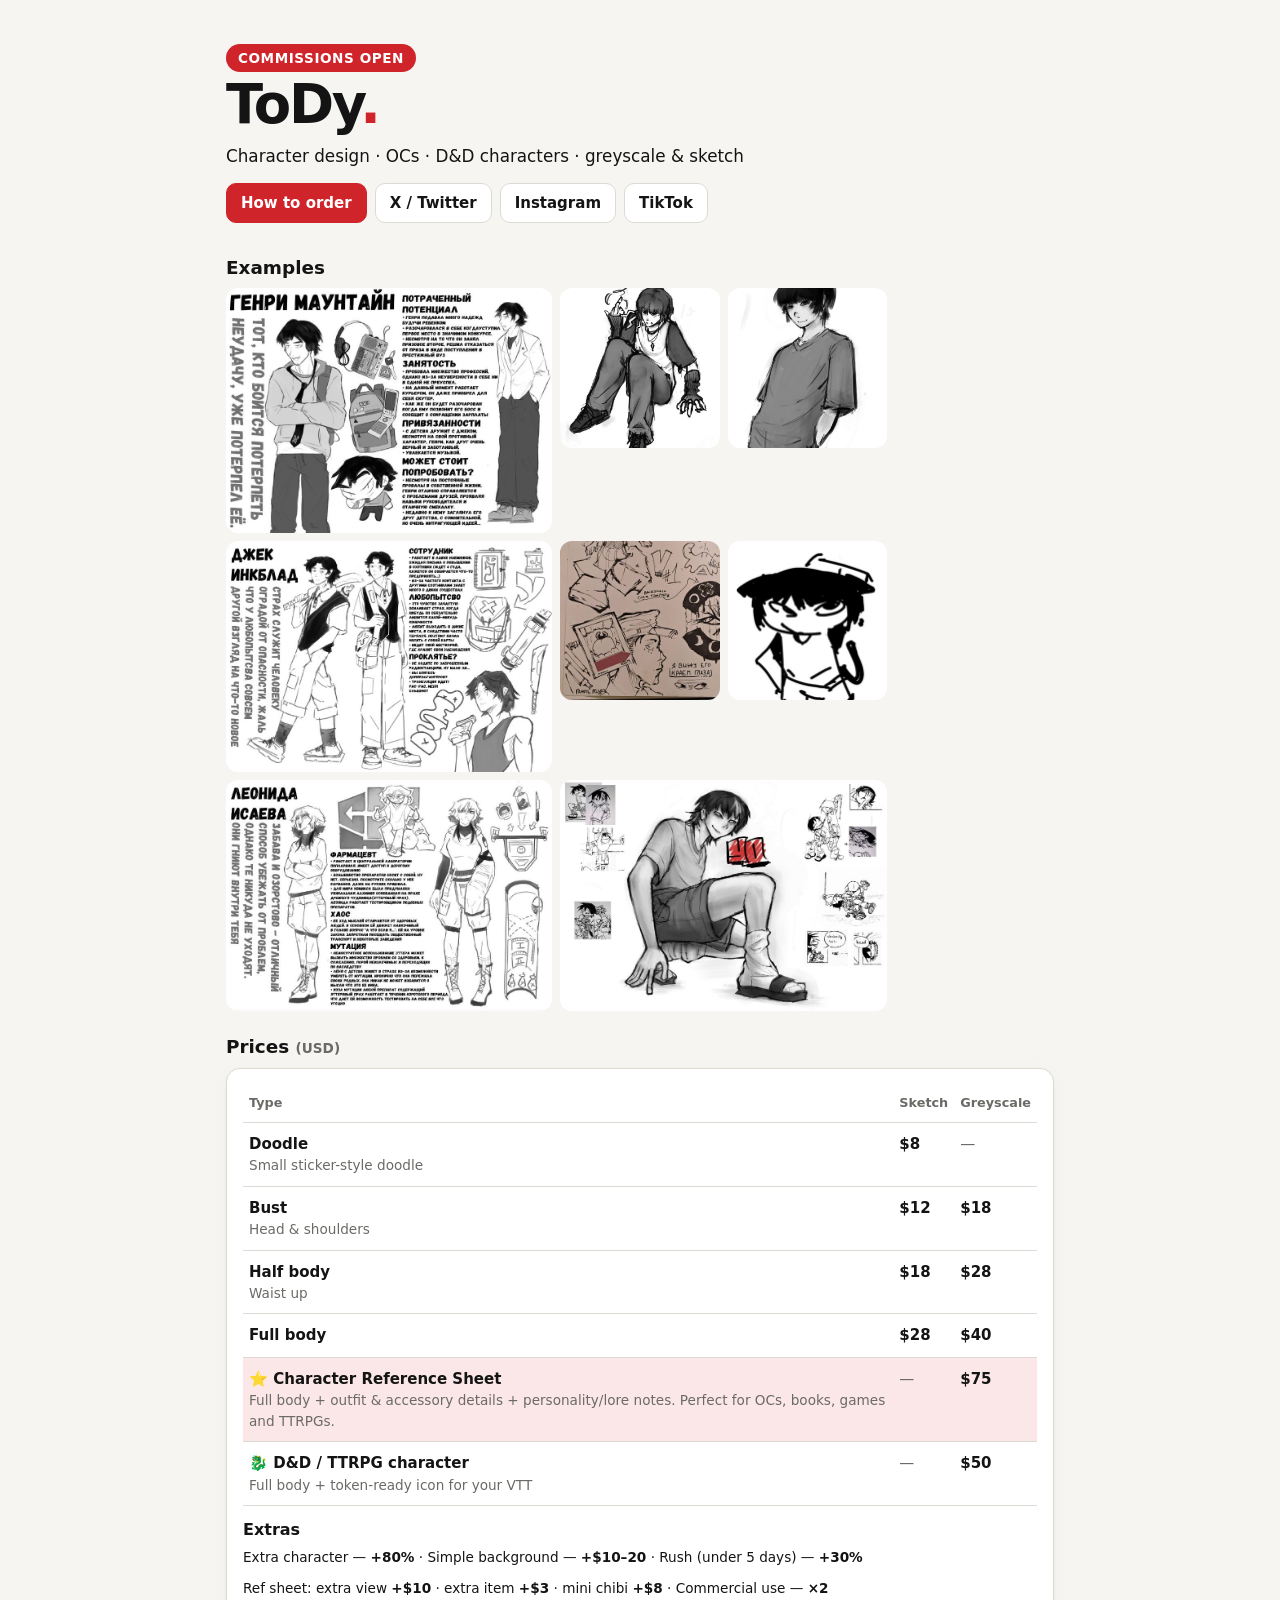
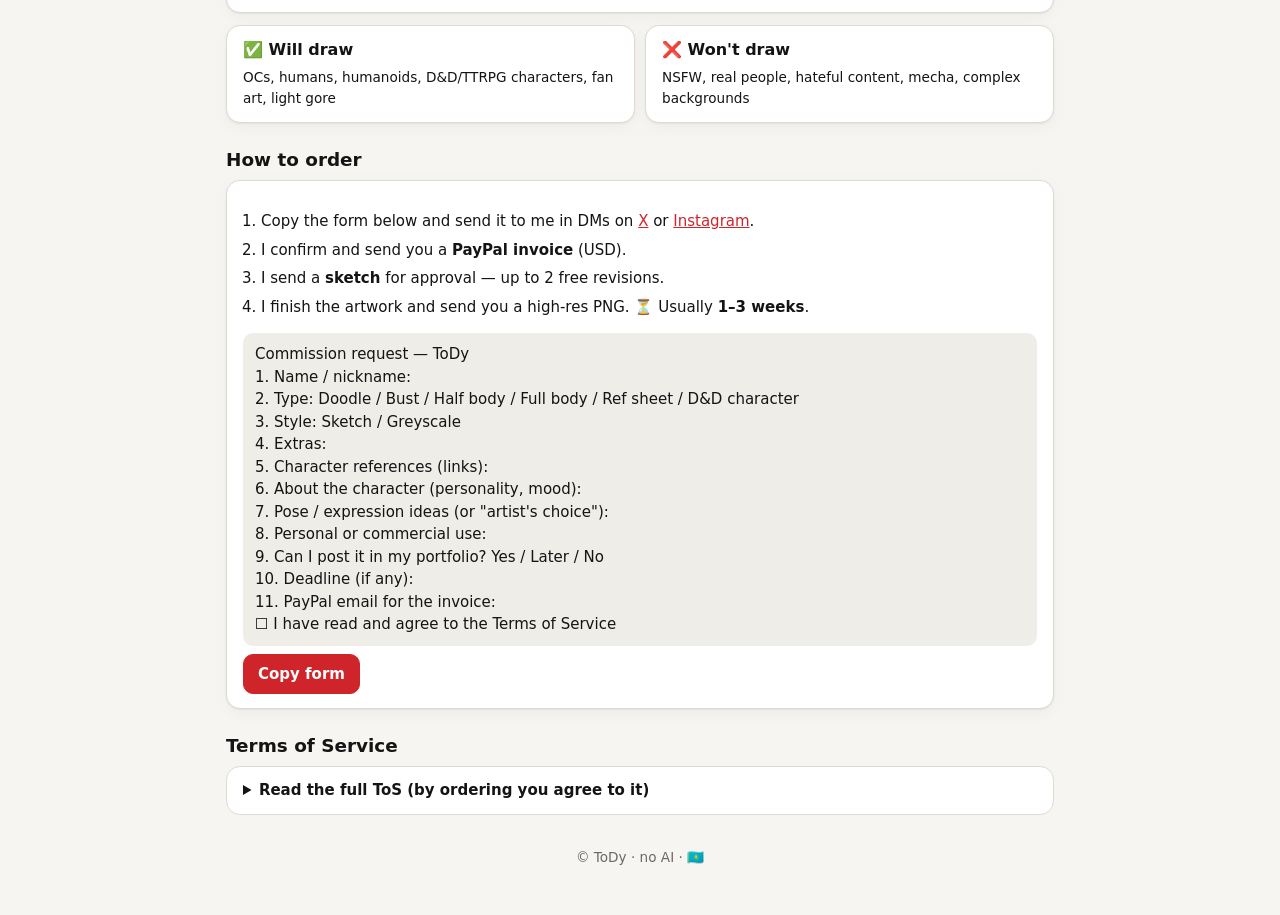
==== docs/commissions.html @ d98defa0 "Add workspace website with GitHub sync and client commission page docs/index.html: commissions track" ====
<!doctype html>
<html lang="en">
<head>
  <meta charset="utf-8">
  <meta name="viewport" content="width=device-width, initial-scale=1">
  <title>ToDy Commissions</title>
  <meta name="description" content="Character design commissions by ToDy — OCs, D&D characters, reference sheets, greyscale & sketch.">
  <meta property="og:title" content="ToDy — Commissions OPEN">
  <meta property="og:description" content="OCs · D&D characters · reference sheets · greyscale & sketch. Prices from $8.">
  <meta property="og:image" content="img/ref-henry.jpg">
  <link rel="stylesheet" href="style.css">
  <style>
    main { max-width: 860px; padding-bottom: 48px; }
    .hero { padding: 28px 0 8px; }
    .hero h1 { font-size: clamp(2.2rem, 7vw, 3.4rem); font-weight: 900; letter-spacing: -.04em; margin: 0; }
    .hero h1 span { color: var(--accent); }
    .hero p { font-size: 1.05rem; margin: 6px 0 14px; }
    .open { display: inline-block; background: var(--accent); color: #fff; font-weight: 800; padding: 4px 12px; border-radius: 999px; font-size: .85rem; letter-spacing: .04em; }
    .gallery { display: grid; grid-template-columns: repeat(auto-fill, minmax(150px, 1fr)); gap: 8px; }
    .gallery a { display: block; border-radius: 12px; overflow: hidden; background: var(--surface-2); aspect-ratio: 1; }
    .gallery img { width: 100%; height: 100%; object-fit: cover; display: block; transition: transform .2s; }
    .gallery a:hover img { transform: scale(1.03); }
    .gallery a.wide { grid-column: span 2; aspect-ratio: auto; }
    .price-table { width: 100%; border-collapse: collapse; }
    .price-table th, .price-table td { text-align: left; padding: 10px 6px; border-bottom: 1px solid var(--line); vertical-align: top; }
    .price-table th { font-size: .8rem; color: var(--muted); font-weight: 600; }
    .price-table td.p { font-weight: 800; white-space: nowrap; }
    .price-table tr.star td { background: var(--accent-soft); }
    .price-table .d { font-size: .85rem; color: var(--muted); }
    details.tos { background: var(--surface); border: 1px solid var(--line); border-radius: var(--radius); padding: 12px 16px; }
    details.tos summary { cursor: pointer; font-weight: 700; }
    details.tos h3 { margin-top: 1em; }
    .two { display: grid; grid-template-columns: 1fr 1fr; gap: 10px; }
    @media (max-width: 560px) { .two { grid-template-columns: 1fr; } }
    footer { text-align: center; color: var(--muted); font-size: .85rem; margin-top: 32px; }
  </style>
</head>
<body>
  <main>
    <section class="hero">
      <span class="open">COMMISSIONS OPEN</span>
      <h1>ToDy<span>.</span></h1>
      <p>Character design · OCs · D&amp;D characters · greyscale &amp; sketch</p>
      <div class="row">
        <a class="btn primary" href="#order">How to order</a>
        <a class="btn" href="https://x.com/_ToDyWhatever" target="_blank" rel="noopener">X / Twitter</a>
        <a class="btn" href="https://www.instagram.com/_todyhey/" target="_blank" rel="noopener">Instagram</a>
        <a class="btn" href="https://www.tiktok.com/@tody_whatever" target="_blank" rel="noopener">TikTok</a>
      </div>
    </section>

    <h2>Examples</h2>
    <div class="gallery">
      <a class="wide" href="img/ref-henry.jpg" target="_blank"><img src="img/ref-henry.jpg" alt="Character reference sheet — Henry" loading="lazy"></a>
      <a href="img/greyscale-2.jpg" target="_blank"><img src="img/greyscale-2.jpg" alt="Greyscale full body" loading="lazy"></a>
      <a href="img/greyscale-1.jpg" target="_blank"><img src="img/greyscale-1.jpg" alt="Greyscale half body" loading="lazy"></a>
      <a class="wide" href="img/ref-jack.jpg" target="_blank"><img src="img/ref-jack.jpg" alt="Character reference sheet — Jack" loading="lazy"></a>
      <a href="img/sketchbook.jpg" target="_blank"><img src="img/sketchbook.jpg" alt="Sketchbook page" loading="lazy"></a>
      <a href="img/doodle.jpg" target="_blank"><img src="img/doodle.jpg" alt="Doodle" loading="lazy"></a>
      <a class="wide" href="img/ref-leonida.jpg" target="_blank"><img src="img/ref-leonida.jpg" alt="Character reference sheet — Leonida" loading="lazy"></a>
      <a class="wide" href="img/greyscale-3.jpg" target="_blank"><img src="img/greyscale-3.jpg" alt="Greyscale full body" loading="lazy"></a>
    </div>

    <h2>Prices <span class="muted small">(USD)</span></h2>
    <div class="card">
      <table class="price-table">
        <thead><tr><th>Type</th><th>Sketch</th><th>Greyscale</th></tr></thead>
        <tbody>
          <tr><td><b>Doodle</b><div class="d">Small sticker-style doodle</div></td><td class="p">$8</td><td class="muted">—</td></tr>
          <tr><td><b>Bust</b><div class="d">Head &amp; shoulders</div></td><td class="p">$12</td><td class="p">$18</td></tr>
          <tr><td><b>Half body</b><div class="d">Waist up</div></td><td class="p">$18</td><td class="p">$28</td></tr>
          <tr><td><b>Full body</b></td><td class="p">$28</td><td class="p">$40</td></tr>
          <tr class="star"><td><b>⭐ Character Reference Sheet</b><div class="d">Full body + outfit &amp; accessory details + personality/lore notes. Perfect for OCs, books, games and TTRPGs.</div></td><td class="muted">—</td><td class="p">$75</td></tr>
          <tr><td><b>🐉 D&amp;D / TTRPG character</b><div class="d">Full body + token-ready icon for your VTT</div></td><td class="muted">—</td><td class="p">$50</td></tr>
        </tbody>
      </table>
      <h3 style="margin-top:14px">Extras</h3>
      <div class="small stack">
        <div>Extra character — <b>+80%</b> · Simple background — <b>+$10–20</b> · Rush (under 5 days) — <b>+30%</b></div>
        <div>Ref sheet: extra view <b>+$10</b> · extra item <b>+$3</b> · mini chibi <b>+$8</b> · Commercial use — <b>×2</b></div>
      </div>
    </div>

    <div class="two" style="margin-top:12px">
      <div class="card"><h3>✅ Will draw</h3><div class="small">OCs, humans, humanoids, D&amp;D/TTRPG characters, fan art, light gore</div></div>
      <div class="card"><h3>❌ Won't draw</h3><div class="small">NSFW, real people, hateful content, mecha, complex backgrounds</div></div>
    </div>

    <h2 id="order">How to order</h2>
    <div class="card">
      <ol class="steps">
        <li>Copy the form below and send it to me in DMs on <a href="https://x.com/_ToDyWhatever" target="_blank" rel="noopener">X</a> or <a href="https://www.instagram.com/_todyhey/" target="_blank" rel="noopener">Instagram</a>.</li>
        <li>I confirm and send you a <b>PayPal invoice</b> (USD).</li>
        <li>I send a <b>sketch</b> for approval — up to 2 free revisions.</li>
        <li>I finish the artwork and send you a high-res PNG. ⏳ Usually <b>1–3 weeks</b>.</li>
      </ol>
      <div class="tpl">
        <pre id="form">Commission request — ToDy
1. Name / nickname:
2. Type: Doodle / Bust / Half body / Full body / Ref sheet / D&amp;D character
3. Style: Sketch / Greyscale
4. Extras:
5. Character references (links):
6. About the character (personality, mood):
7. Pose / expression ideas (or "artist's choice"):
8. Personal or commercial use:
9. Can I post it in my portfolio? Yes / Later / No
10. Deadline (if any):
11. PayPal email for the invoice:
☐ I have read and agree to the Terms of Service</pre>
        <button class="btn primary" id="copyForm">Copy form</button>
      </div>
    </div>

    <h2>Terms of Service</h2>
    <details class="tos">
      <summary>Read the full ToS (by ordering you agree to it)</summary>
      <h3>1. General</h3>
      <p>I can decline any commission without giving a reason. I work in greyscale and sketch styles — please check my examples before ordering. I reply within 48 hours.</p>
      <h3>2. Payment</h3>
      <p>Prices are in USD, paid via <b>PayPal invoice</b> only. Orders under $40 — full payment upfront. Orders $40+ — 50% upfront, 50% after the sketch is approved. I start after payment. Invoices must be paid within 3 days, otherwise the slot goes to the next person.</p>
      <h3>3. Revisions</h3>
      <p>Up to 2 free revisions at the sketch stage. At the final stage — small fixes only. Bigger changes after sketch approval: +$5–15.</p>
      <h3>4. Turnaround</h3>
      <p>Usually 1–3 weeks from payment. Rush (under 5 days): +30%, if I have time. I'll keep you updated.</p>
      <h3>5. Refunds</h3>
      <p>Before the sketch is started — full refund. After the sketch is sent — 50%. After the final is sent — no refund. If I can't finish your commission, you get a full refund for unfinished work. Opening a chargeback without contacting me first means a permanent ban.</p>
      <h3>6. Usage rights</h3>
      <p><b>Allowed:</b> personal use — avatars, banners, personal prints, posting with credit (<code>art by @_ToDyWhatever</code>), OC references, VTT tokens.<br>
      <b>Needs a commercial license (×2):</b> selling prints/merch, books, games, ads, any paid products.<br>
      <b>Never allowed:</b> AI training or feeding my art into AI tools, NFTs, claiming the art as yours, removing my signature.<br>
      I keep the copyright and may post the work in my portfolio. Want it private? Tell me before ordering (+20%).</p>
      <h3>7. Files</h3>
      <p>You get a high-resolution PNG (2000px+ on the long side). Please keep your files — I don't guarantee storing them after 3 months.</p>
    </details>

    <footer>© ToDy · no AI · 🇰🇿</footer>
  </main>
  <div class="toast" id="toast"></div>
  <script>
    document.getElementById('copyForm').addEventListener('click', async () => {
      const text = document.getElementById('form').textContent;
      try { await navigator.clipboard.writeText(text); } catch (e) {}
      const t = document.getElementById('toast');
      t.textContent = 'Copied ✓'; t.classList.add('show');
      setTimeout(() => t.classList.remove('show'), 1600);
    });
  </script>
</body>
</html>
---- docs/style.css ----
:root {
  --bg: #f6f5f2;
  --surface: #ffffff;
  --surface-2: #efede8;
  --text: #141414;
  --muted: #6b6a66;
  --line: #dddad3;
  --accent: #d0242b;
  --accent-soft: #fbe7e7;
  --ok: #1f7a46;
  --ok-soft: #e3f3e9;
  --warn: #9a6200;
  --warn-soft: #fbf0d9;
  --radius: 14px;
  --shadow: 0 1px 2px rgba(0,0,0,.06), 0 4px 16px rgba(0,0,0,.04);
  color-scheme: light;
}
@media (prefers-color-scheme: dark) {
  :root {
    --bg: #111111;
    --surface: #1b1b1b;
    --surface-2: #252525;
    --text: #f1efe9;
    --muted: #9b9890;
    --line: #2f2f2f;
    --accent: #ff4d55;
    --accent-soft: #3a1618;
    --ok: #5fd08f;
    --ok-soft: #13301f;
    --warn: #f1b54a;
    --warn-soft: #3a2c10;
    --shadow: none;
    color-scheme: dark;
  }
}

* { box-sizing: border-box; }
html, body { margin: 0; }
body {
  background: var(--bg);
  color: var(--text);
  font: 15px/1.5 "Inter", system-ui, -apple-system, "Segoe UI", Roboto, sans-serif;
  -webkit-font-smoothing: antialiased;
}
a { color: var(--accent); }
h1, h2, h3 { line-height: 1.2; margin: 0 0 .5em; }
h1 { font-size: 1.6rem; letter-spacing: -.02em; }
h2 { font-size: 1.15rem; margin-top: 1.4em; }
h3 { font-size: 1rem; }
.muted { color: var(--muted); }
.small { font-size: .85rem; }

/* ---------- layout ---------- */
.topbar {
  position: sticky; top: 0; z-index: 10;
  display: flex; align-items: center; gap: 12px;
  padding: 10px 16px;
  background: color-mix(in srgb, var(--bg) 88%, transparent);
  backdrop-filter: blur(10px);
  border-bottom: 1px solid var(--line);
}
.logo { font-weight: 900; font-size: 1.15rem; letter-spacing: -.03em; }
.logo span { color: var(--accent); }
.sync { margin-left: auto; font-size: .8rem; color: var(--muted); display: flex; align-items: center; gap: 6px; cursor: pointer; background: none; border: 0; padding: 4px 6px; }
.sync .dot { width: 8px; height: 8px; border-radius: 50%; background: var(--muted); }
.sync.ok .dot { background: var(--ok); }
.sync.busy .dot { background: var(--warn); }
.sync.err .dot { background: var(--accent); }

nav.tabs { display: flex; gap: 4px; }
nav.tabs button {
  border: 0; background: none; color: var(--muted);
  font: inherit; font-weight: 600; padding: 8px 12px; border-radius: 10px; cursor: pointer;
}
nav.tabs button.active { background: var(--text); color: var(--bg); }
nav.tabs .ico { display: none; }

main { max-width: 980px; margin: 0 auto; padding: 16px 16px 96px; }

@media (max-width: 720px) {
  /* backdrop-filter would turn the header into the containing block of the fixed tab bar */
  .topbar { backdrop-filter: none; background: var(--bg); }
  nav.tabs {
    position: fixed; bottom: 0; left: 0; right: 0; z-index: 20;
    background: var(--surface); border-top: 1px solid var(--line);
    justify-content: space-around; padding: 6px 4px calc(6px + env(safe-area-inset-bottom));
  }
  nav.tabs button { display: flex; flex-direction: column; align-items: center; gap: 2px; font-size: .7rem; padding: 4px 6px; flex: 1; }
  nav.tabs button.active { background: none; color: var(--accent); }
  nav.tabs .ico { display: block; font-size: 1.25rem; line-height: 1; }
}

/* ---------- components ---------- */
.card {
  background: var(--surface); border: 1px solid var(--line); border-radius: var(--radius);
  padding: 14px 16px; box-shadow: var(--shadow);
}
.stack > * + * { margin-top: 10px; }
.grid { display: grid; gap: 10px; }
.stats { grid-template-columns: repeat(auto-fit, minmax(150px, 1fr)); }
.stat .num { font-size: 1.6rem; font-weight: 800; letter-spacing: -.02em; }
.stat .lbl { font-size: .8rem; color: var(--muted); }
.stat.accent .num { color: var(--accent); }

.row { display: flex; align-items: center; gap: 8px; flex-wrap: wrap; }
.spacer { flex: 1; }

.btn {
  display: inline-flex; align-items: center; justify-content: center; gap: 6px;
  border: 1px solid var(--line); background: var(--surface); color: var(--text);
  font: inherit; font-weight: 600; padding: 8px 14px; border-radius: 10px; cursor: pointer;
  text-decoration: none; min-height: 40px;
}
.btn:hover { border-color: var(--muted); }
.btn.primary { background: var(--accent); border-color: var(--accent); color: #fff; }
.btn.ghost { border-color: transparent; background: none; }
.btn.small { padding: 4px 10px; min-height: 32px; font-size: .85rem; }
.btn.danger { color: var(--accent); }

.chips { display: flex; gap: 6px; flex-wrap: wrap; }
.chip {
  border: 1px solid var(--line); background: var(--surface); color: var(--text);
  font: inherit; font-size: .85rem; padding: 5px 12px; border-radius: 999px; cursor: pointer;
}
.chip.active { background: var(--text); color: var(--bg); border-color: var(--text); }

.badge { display: inline-block; font-size: .75rem; font-weight: 700; padding: 2px 8px; border-radius: 999px; background: var(--surface-2); color: var(--muted); white-space: nowrap; }
.badge.red { background: var(--accent-soft); color: var(--accent); }
.badge.green { background: var(--ok-soft); color: var(--ok); }
.badge.yellow { background: var(--warn-soft); color: var(--warn); }

/* orders */
.order { display: grid; gap: 6px; }
.order .title { font-weight: 700; font-size: 1.02rem; }
.order .meta { font-size: .85rem; color: var(--muted); }
.order .price { font-weight: 800; font-size: 1.05rem; }
.order select { max-width: 180px; }
.progress { display: flex; gap: 3px; }
.progress i { flex: 1; height: 4px; border-radius: 2px; background: var(--surface-2); }
.progress i.on { background: var(--accent); }

/* checklist */
.check { display: flex; gap: 10px; align-items: flex-start; padding: 8px 0; border-bottom: 1px solid var(--line); }
.check:last-child { border-bottom: 0; }
.check input { width: 20px; height: 20px; margin: 1px 0 0; accent-color: var(--accent); flex-shrink: 0; }
.check.done .txt { color: var(--muted); text-decoration: line-through; }
.check .day { font-weight: 700; min-width: 2.2em; }
.check .del { margin-left: auto; }

/* templates */
.tpl pre {
  white-space: pre-wrap; word-break: break-word; margin: 8px 0;
  font: inherit; background: var(--surface-2); padding: 10px 12px; border-radius: 10px;
}
.tpl .tr { font-size: .85rem; color: var(--muted); font-style: italic; }

/* forms */
label { display: block; font-size: .8rem; font-weight: 600; color: var(--muted); margin-bottom: 4px; }
input, select, textarea {
  width: 100%; font: inherit; color: var(--text); background: var(--surface);
  border: 1px solid var(--line); border-radius: 10px; padding: 9px 11px; min-height: 40px;
}
textarea { min-height: 70px; resize: vertical; }
input:focus, select:focus, textarea:focus { outline: 2px solid var(--accent); outline-offset: -1px; border-color: transparent; }
.form-grid { display: grid; grid-template-columns: 1fr 1fr; gap: 10px 12px; }
.form-grid .full { grid-column: 1 / -1; }
@media (max-width: 520px) { .form-grid { grid-template-columns: 1fr; } }

dialog {
  border: 0; border-radius: 18px; padding: 0; width: min(560px, calc(100vw - 24px));
  background: var(--surface); color: var(--text); max-height: calc(100vh - 24px);
}
dialog::backdrop { background: rgba(0,0,0,.45); }
dialog .dlg-head { display: flex; align-items: center; padding: 14px 16px; border-bottom: 1px solid var(--line); position: sticky; top: 0; background: var(--surface); z-index: 1; }
dialog .dlg-body { padding: 16px; }
dialog .dlg-foot { display: flex; gap: 8px; padding: 12px 16px; border-top: 1px solid var(--line); position: sticky; bottom: 0; background: var(--surface); }

.steps { padding-left: 1.2em; }
.steps li { margin-bottom: 6px; }
code { background: var(--surface-2); padding: 1px 6px; border-radius: 6px; font-size: .9em; }

.toast {
  position: fixed; left: 50%; bottom: 90px; transform: translateX(-50%);
  background: var(--text); color: var(--bg); padding: 10px 16px; border-radius: 12px;
  font-weight: 600; font-size: .9rem; z-index: 50; opacity: 0; transition: opacity .2s; pointer-events: none;
}
.toast.show { opacity: 1; }
.empty { text-align: center; color: var(--muted); padding: 24px 8px; }
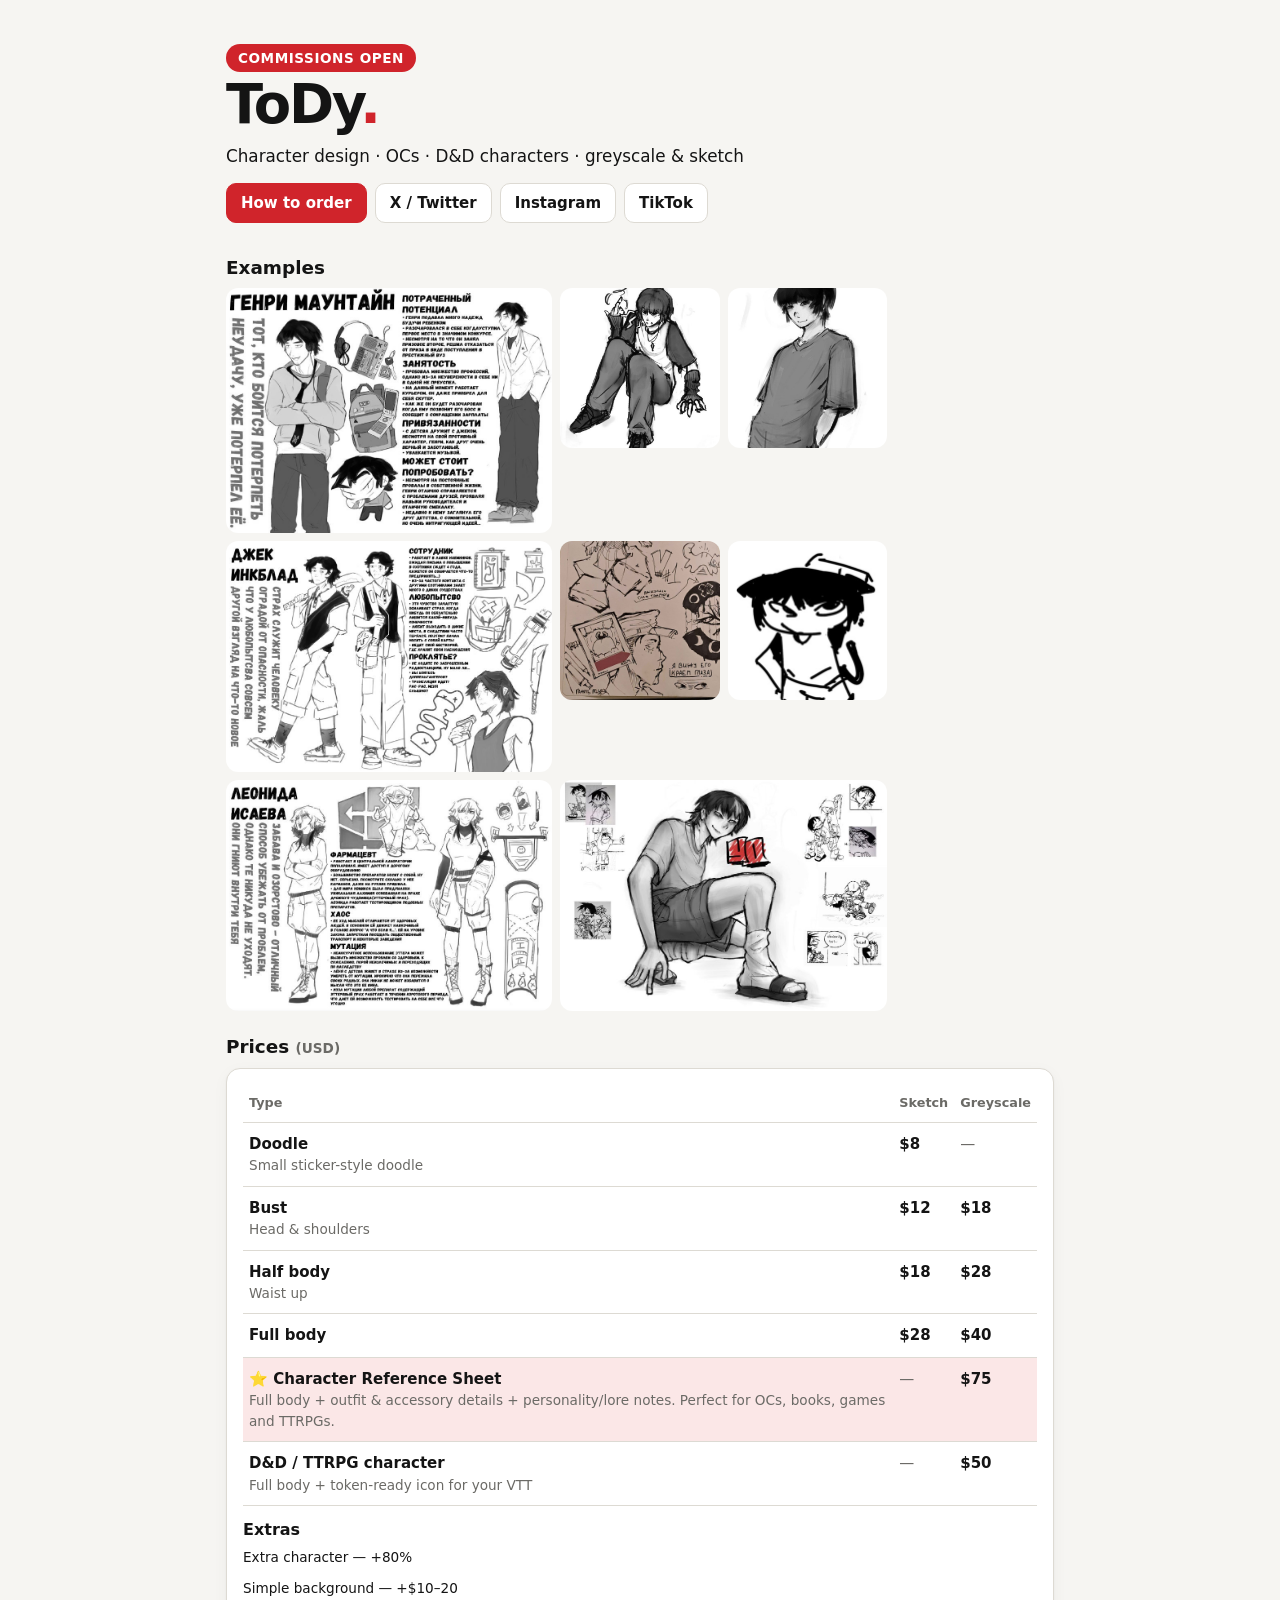
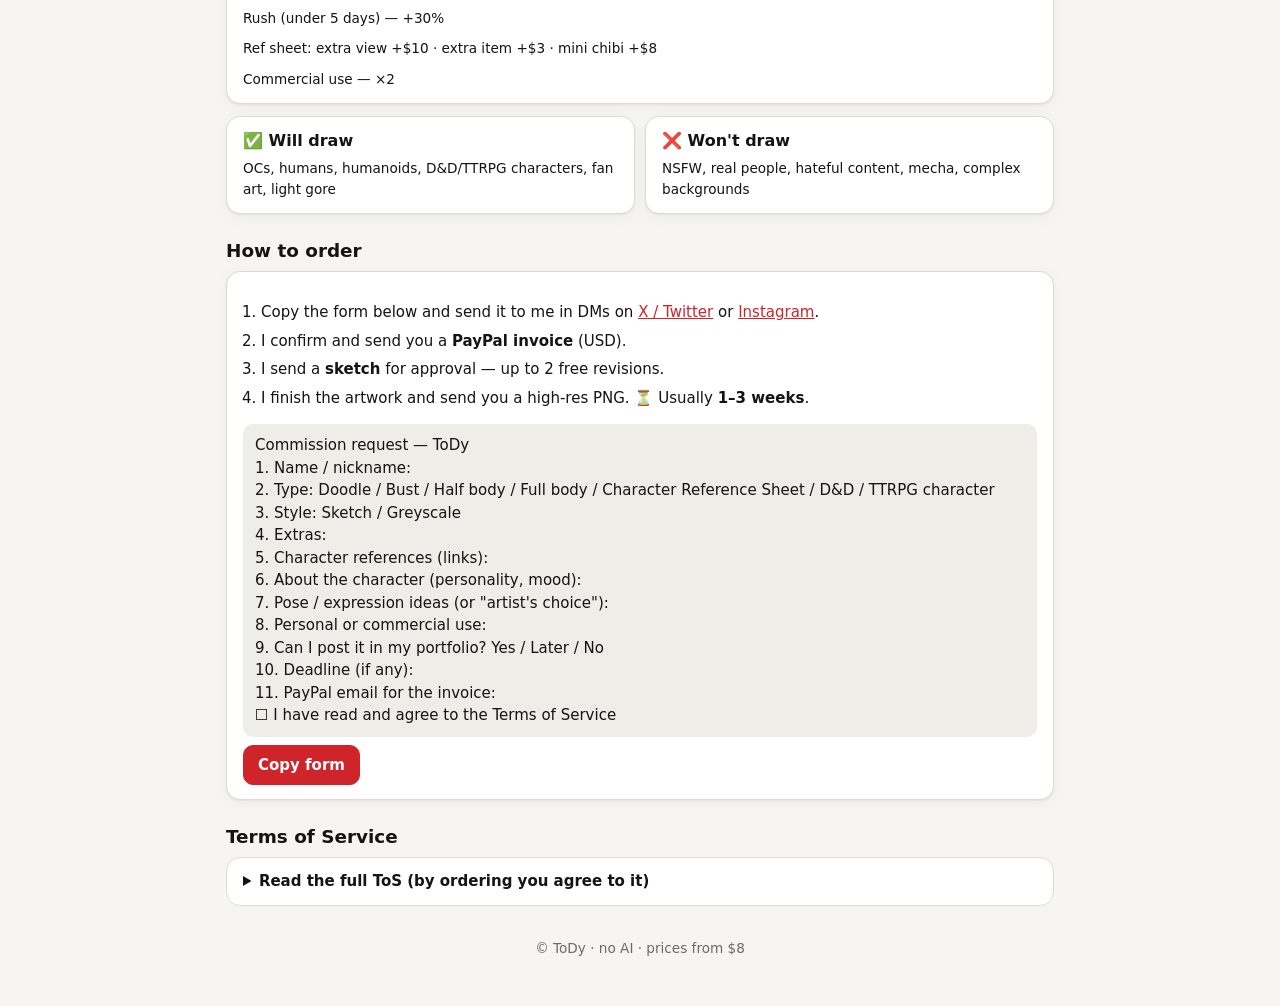
==== commit 94d45642: "Make site parameters and portfolio images editable from Settings - Client page is now rendered from " ====
--- a/docs/commissions.html
+++ b/docs/commissions.html
@@ -32,119 +32,14 @@
     details.tos h3 { margin-top: 1em; }
     .two { display: grid; grid-template-columns: 1fr 1fr; gap: 10px; }
     @media (max-width: 560px) { .two { grid-template-columns: 1fr; } }
+    .open.closed { background: var(--muted); }
+    .loading { text-align: center; color: var(--muted); padding: 60px 0; }
     footer { text-align: center; color: var(--muted); font-size: .85rem; margin-top: 32px; }
   </style>
 </head>
 <body>
-  <main>
-    <section class="hero">
-      <span class="open">COMMISSIONS OPEN</span>
-      <h1>ToDy<span>.</span></h1>
-      <p>Character design · OCs · D&amp;D characters · greyscale &amp; sketch</p>
-      <div class="row">
-        <a class="btn primary" href="#order">How to order</a>
-        <a class="btn" href="https://x.com/_ToDyWhatever" target="_blank" rel="noopener">X / Twitter</a>
-        <a class="btn" href="https://www.instagram.com/_todyhey/" target="_blank" rel="noopener">Instagram</a>
-        <a class="btn" href="https://www.tiktok.com/@tody_whatever" target="_blank" rel="noopener">TikTok</a>
-      </div>
-    </section>
-
-    <h2>Examples</h2>
-    <div class="gallery">
-      <a class="wide" href="img/ref-henry.jpg" target="_blank"><img src="img/ref-henry.jpg" alt="Character reference sheet — Henry" loading="lazy"></a>
-      <a href="img/greyscale-2.jpg" target="_blank"><img src="img/greyscale-2.jpg" alt="Greyscale full body" loading="lazy"></a>
-      <a href="img/greyscale-1.jpg" target="_blank"><img src="img/greyscale-1.jpg" alt="Greyscale half body" loading="lazy"></a>
-      <a class="wide" href="img/ref-jack.jpg" target="_blank"><img src="img/ref-jack.jpg" alt="Character reference sheet — Jack" loading="lazy"></a>
-      <a href="img/sketchbook.jpg" target="_blank"><img src="img/sketchbook.jpg" alt="Sketchbook page" loading="lazy"></a>
-      <a href="img/doodle.jpg" target="_blank"><img src="img/doodle.jpg" alt="Doodle" loading="lazy"></a>
-      <a class="wide" href="img/ref-leonida.jpg" target="_blank"><img src="img/ref-leonida.jpg" alt="Character reference sheet — Leonida" loading="lazy"></a>
-      <a class="wide" href="img/greyscale-3.jpg" target="_blank"><img src="img/greyscale-3.jpg" alt="Greyscale full body" loading="lazy"></a>
-    </div>
-
-    <h2>Prices <span class="muted small">(USD)</span></h2>
-    <div class="card">
-      <table class="price-table">
-        <thead><tr><th>Type</th><th>Sketch</th><th>Greyscale</th></tr></thead>
-        <tbody>
-          <tr><td><b>Doodle</b><div class="d">Small sticker-style doodle</div></td><td class="p">$8</td><td class="muted">—</td></tr>
-          <tr><td><b>Bust</b><div class="d">Head &amp; shoulders</div></td><td class="p">$12</td><td class="p">$18</td></tr>
-          <tr><td><b>Half body</b><div class="d">Waist up</div></td><td class="p">$18</td><td class="p">$28</td></tr>
-          <tr><td><b>Full body</b></td><td class="p">$28</td><td class="p">$40</td></tr>
-          <tr class="star"><td><b>⭐ Character Reference Sheet</b><div class="d">Full body + outfit &amp; accessory details + personality/lore notes. Perfect for OCs, books, games and TTRPGs.</div></td><td class="muted">—</td><td class="p">$75</td></tr>
-          <tr><td><b>🐉 D&amp;D / TTRPG character</b><div class="d">Full body + token-ready icon for your VTT</div></td><td class="muted">—</td><td class="p">$50</td></tr>
-        </tbody>
-      </table>
-      <h3 style="margin-top:14px">Extras</h3>
-      <div class="small stack">
-        <div>Extra character — <b>+80%</b> · Simple background — <b>+$10–20</b> · Rush (under 5 days) — <b>+30%</b></div>
-        <div>Ref sheet: extra view <b>+$10</b> · extra item <b>+$3</b> · mini chibi <b>+$8</b> · Commercial use — <b>×2</b></div>
-      </div>
-    </div>
-
-    <div class="two" style="margin-top:12px">
-      <div class="card"><h3>✅ Will draw</h3><div class="small">OCs, humans, humanoids, D&amp;D/TTRPG characters, fan art, light gore</div></div>
-      <div class="card"><h3>❌ Won't draw</h3><div class="small">NSFW, real people, hateful content, mecha, complex backgrounds</div></div>
-    </div>
-
-    <h2 id="order">How to order</h2>
-    <div class="card">
-      <ol class="steps">
-        <li>Copy the form below and send it to me in DMs on <a href="https://x.com/_ToDyWhatever" target="_blank" rel="noopener">X</a> or <a href="https://www.instagram.com/_todyhey/" target="_blank" rel="noopener">Instagram</a>.</li>
-        <li>I confirm and send you a <b>PayPal invoice</b> (USD).</li>
-        <li>I send a <b>sketch</b> for approval — up to 2 free revisions.</li>
-        <li>I finish the artwork and send you a high-res PNG. ⏳ Usually <b>1–3 weeks</b>.</li>
-      </ol>
-      <div class="tpl">
-        <pre id="form">Commission request — ToDy
-1. Name / nickname:
-2. Type: Doodle / Bust / Half body / Full body / Ref sheet / D&amp;D character
-3. Style: Sketch / Greyscale
-4. Extras:
-5. Character references (links):
-6. About the character (personality, mood):
-7. Pose / expression ideas (or "artist's choice"):
-8. Personal or commercial use:
-9. Can I post it in my portfolio? Yes / Later / No
-10. Deadline (if any):
-11. PayPal email for the invoice:
-☐ I have read and agree to the Terms of Service</pre>
-        <button class="btn primary" id="copyForm">Copy form</button>
-      </div>
-    </div>
-
-    <h2>Terms of Service</h2>
-    <details class="tos">
-      <summary>Read the full ToS (by ordering you agree to it)</summary>
-      <h3>1. General</h3>
-      <p>I can decline any commission without giving a reason. I work in greyscale and sketch styles — please check my examples before ordering. I reply within 48 hours.</p>
-      <h3>2. Payment</h3>
-      <p>Prices are in USD, paid via <b>PayPal invoice</b> only. Orders under $40 — full payment upfront. Orders $40+ — 50% upfront, 50% after the sketch is approved. I start after payment. Invoices must be paid within 3 days, otherwise the slot goes to the next person.</p>
-      <h3>3. Revisions</h3>
-      <p>Up to 2 free revisions at the sketch stage. At the final stage — small fixes only. Bigger changes after sketch approval: +$5–15.</p>
-      <h3>4. Turnaround</h3>
-      <p>Usually 1–3 weeks from payment. Rush (under 5 days): +30%, if I have time. I'll keep you updated.</p>
-      <h3>5. Refunds</h3>
-      <p>Before the sketch is started — full refund. After the sketch is sent — 50%. After the final is sent — no refund. If I can't finish your commission, you get a full refund for unfinished work. Opening a chargeback without contacting me first means a permanent ban.</p>
-      <h3>6. Usage rights</h3>
-      <p><b>Allowed:</b> personal use — avatars, banners, personal prints, posting with credit (<code>art by @_ToDyWhatever</code>), OC references, VTT tokens.<br>
-      <b>Needs a commercial license (×2):</b> selling prints/merch, books, games, ads, any paid products.<br>
-      <b>Never allowed:</b> AI training or feeding my art into AI tools, NFTs, claiming the art as yours, removing my signature.<br>
-      I keep the copyright and may post the work in my portfolio. Want it private? Tell me before ordering (+20%).</p>
-      <h3>7. Files</h3>
-      <p>You get a high-resolution PNG (2000px+ on the long side). Please keep your files — I don't guarantee storing them after 3 months.</p>
-    </details>
-
-    <footer>© ToDy · no AI · 🇰🇿</footer>
-  </main>
+  <main id="page"><div class="loading">Loading…</div></main>
   <div class="toast" id="toast"></div>
-  <script>
-    document.getElementById('copyForm').addEventListener('click', async () => {
-      const text = document.getElementById('form').textContent;
-      try { await navigator.clipboard.writeText(text); } catch (e) {}
-      const t = document.getElementById('toast');
-      t.textContent = 'Copied ✓'; t.classList.add('show');
-      setTimeout(() => t.classList.remove('show'), 1600);
-    });
-  </script>
+  <script src="commissions.js"></script>
 </body>
 </html>
--- a/docs/style.css
+++ b/docs/style.css
@@ -186,3 +186,100 @@
 }
 .toast.show { opacity: 1; }
 .empty { text-align: center; color: var(--muted); padding: 24px 8px; }
+
+/* calendar */
+.cal { padding: 12px; }
+.cal-head { gap: 2px; margin-bottom: 8px; }
+.cal-title { margin: 0 4px; text-transform: capitalize; min-width: 8.5em; text-align: center; }
+.cal-grid { display: grid; grid-template-columns: repeat(7, 1fr); gap: 3px; }
+.cal-wd { text-align: center; font-size: .72rem; font-weight: 700; color: var(--muted); padding: 2px 0 4px; }
+.cal-day {
+  display: flex; flex-direction: column; align-items: center; justify-content: flex-start; gap: 2px;
+  min-height: 52px; padding: 5px 0 4px; border-radius: 10px; border: 1px solid transparent;
+  background: var(--surface-2); color: var(--text); font: inherit; cursor: pointer;
+}
+.cal-day:hover { border-color: var(--line); }
+.cal-day .n { font-size: .85rem; font-weight: 600; line-height: 1.4; width: 1.7em; height: 1.7em; display: grid; place-items: center; border-radius: 50%; }
+.cal-day.out { background: none; color: var(--muted); opacity: .6; }
+.cal-day.today .n { background: var(--accent); color: #fff; }
+.cal-day.sel { border-color: var(--text); }
+.cal-day .dots { display: flex; gap: 3px; align-items: center; justify-content: center; flex-wrap: wrap; min-height: 14px; }
+.dot { display: inline-block; width: 8px; height: 8px; border-radius: 50%; background: var(--muted); flex-shrink: 0; }
+.dot.red { background: var(--accent); }
+.dot.green { background: var(--ok); }
+.mark { font-style: normal; font-size: .7rem; line-height: 1; }
+.mark.faint { opacity: .4; }
+.mark.done { color: var(--ok); font-weight: 900; font-size: .8rem; }
+.cal-legend { display: flex; gap: 12px; flex-wrap: wrap; margin: 10px 2px 0; }
+.cal-legend span { display: inline-flex; align-items: center; gap: 5px; }
+.cal-details { border-top: 1px solid var(--line); margin-top: 10px; padding-top: 10px; }
+.cal-sel-title { font-weight: 700; text-transform: capitalize; margin-bottom: 4px; }
+.cal-item {
+  display: flex; align-items: center; gap: 8px; width: 100%; text-align: left;
+  background: none; border: 0; border-bottom: 1px solid var(--line); padding: 9px 0;
+  font: inherit; color: var(--text); cursor: pointer;
+}
+.cal-item span:nth-child(2) { flex: 1; }
+.cal-item.static { cursor: default; }
+@media (max-width: 400px) { .cal-day { min-height: 46px; } .cal-title { min-width: 0; } }
+
+/* settings: collapsible sections */
+details.sec { padding: 0; }
+details.sec > summary {
+  list-style: none; cursor: pointer; display: flex; align-items: center; gap: 10px;
+  padding: 14px 16px; font-weight: 700;
+}
+details.sec > summary::-webkit-details-marker { display: none; }
+details.sec > summary::after { content: '›'; margin-left: auto; font-size: 1.3rem; line-height: 1; color: var(--muted); transition: transform .15s; }
+details.sec[open] > summary::after { transform: rotate(90deg); }
+details.sec > summary .muted { font-weight: 500; }
+.sec-body { padding: 0 16px 16px; }
+
+.switch { display: flex; gap: 10px; align-items: flex-start; font-size: .95rem; font-weight: 500; color: var(--text); cursor: pointer; }
+.switch input, .mini input { width: 20px; height: 20px; min-height: 0; margin: 0; accent-color: var(--accent); flex-shrink: 0; }
+.mini { display: inline-flex; align-items: center; gap: 6px; margin: 0; font-size: .85rem; color: var(--text); font-weight: 500; cursor: pointer; }
+.grow { flex: 1; min-width: 120px; width: auto; }
+.lbl-in { width: 130px; flex: 0 0 auto; }
+@media (max-width: 520px) { .lbl-in { width: 100%; } }
+
+/* gallery editor */
+.thumbs { display: grid; grid-template-columns: repeat(auto-fill, minmax(150px, 1fr)); gap: 10px; }
+.thumb { display: flex; flex-direction: column; gap: 6px; background: var(--surface-2); border-radius: 12px; padding: 6px; min-width: 0; }
+.thumb.wide { grid-column: span 2; }
+.thumb .img { position: relative; aspect-ratio: 1; border-radius: 8px; overflow: hidden; background: var(--bg); }
+.thumb.wide .img { aspect-ratio: 2 / 1; }
+.thumb img { width: 100%; height: 100%; object-fit: cover; display: block; }
+.thumb .new { position: absolute; top: 6px; left: 6px; }
+.thumb input[data-sp] { min-height: 34px; padding: 5px 8px; font-size: .85rem; }
+.thumb .tools { gap: 2px; flex-wrap: wrap; row-gap: 0; }
+.thumb .tools .mini { font-size: .8rem; gap: 4px; }
+.thumb .tools .mini input { width: 16px; height: 16px; }
+.thumb .tools .btn { padding: 2px 8px; min-height: 30px; }
+.thumb.add { align-items: center; justify-content: center; text-align: center; cursor: pointer; border: 2px dashed var(--line); background: none; min-height: 150px; color: var(--muted); font-weight: 600; }
+.thumb.add span { font-size: .9rem; line-height: 1.6; }
+.thumb.add:hover { border-color: var(--accent); color: var(--accent); }
+@media (max-width: 360px) { .thumb.wide { grid-column: span 1; } }
+
+/* price editor */
+.price-edit { display: grid; gap: 6px; padding: 10px; border: 1px solid var(--line); border-radius: 12px; }
+.price-edit.star { border-color: var(--accent); background: var(--accent-soft); }
+.price-edit .row { flex-wrap: wrap; }
+.price-edit .pr { display: flex; flex-direction: column; gap: 2px; margin: 0; width: 110px; }
+.price-edit .pr input { min-height: 36px; padding: 5px 8px; }
+.chip .x { border: 0; background: none; color: inherit; cursor: pointer; padding: 0 0 0 4px; font: inherit; opacity: .6; }
+.chip .x:hover { opacity: 1; color: var(--accent); }
+
+/* publish bar */
+.publish-bar {
+  position: fixed; left: 50%; transform: translate(-50%, 20px); bottom: 16px; z-index: 30;
+  opacity: 0; visibility: hidden;
+  width: min(640px, calc(100vw - 24px));
+  display: flex; align-items: center; gap: 8px; padding: 10px 12px 10px 16px;
+  background: var(--text); color: var(--bg); border-radius: 14px; box-shadow: 0 8px 30px rgba(0,0,0,.25);
+  font-weight: 600; font-size: .9rem; transition: transform .2s, opacity .2s, visibility .2s; pointer-events: none;
+  flex-wrap: wrap;
+}
+.publish-bar.show { transform: translate(-50%, 0); opacity: 1; visibility: visible; pointer-events: auto; }
+@media (max-width: 480px) { .publish-bar > span:first-child { flex-basis: 100%; } .publish-bar .spacer { display: none; } .publish-bar .btn { flex: 1; } }
+.publish-bar .btn:not(.primary) { background: transparent; color: var(--bg); border-color: color-mix(in srgb, var(--bg) 35%, transparent); }
+@media (max-width: 720px) { .publish-bar { bottom: calc(76px + env(safe-area-inset-bottom)); } }
